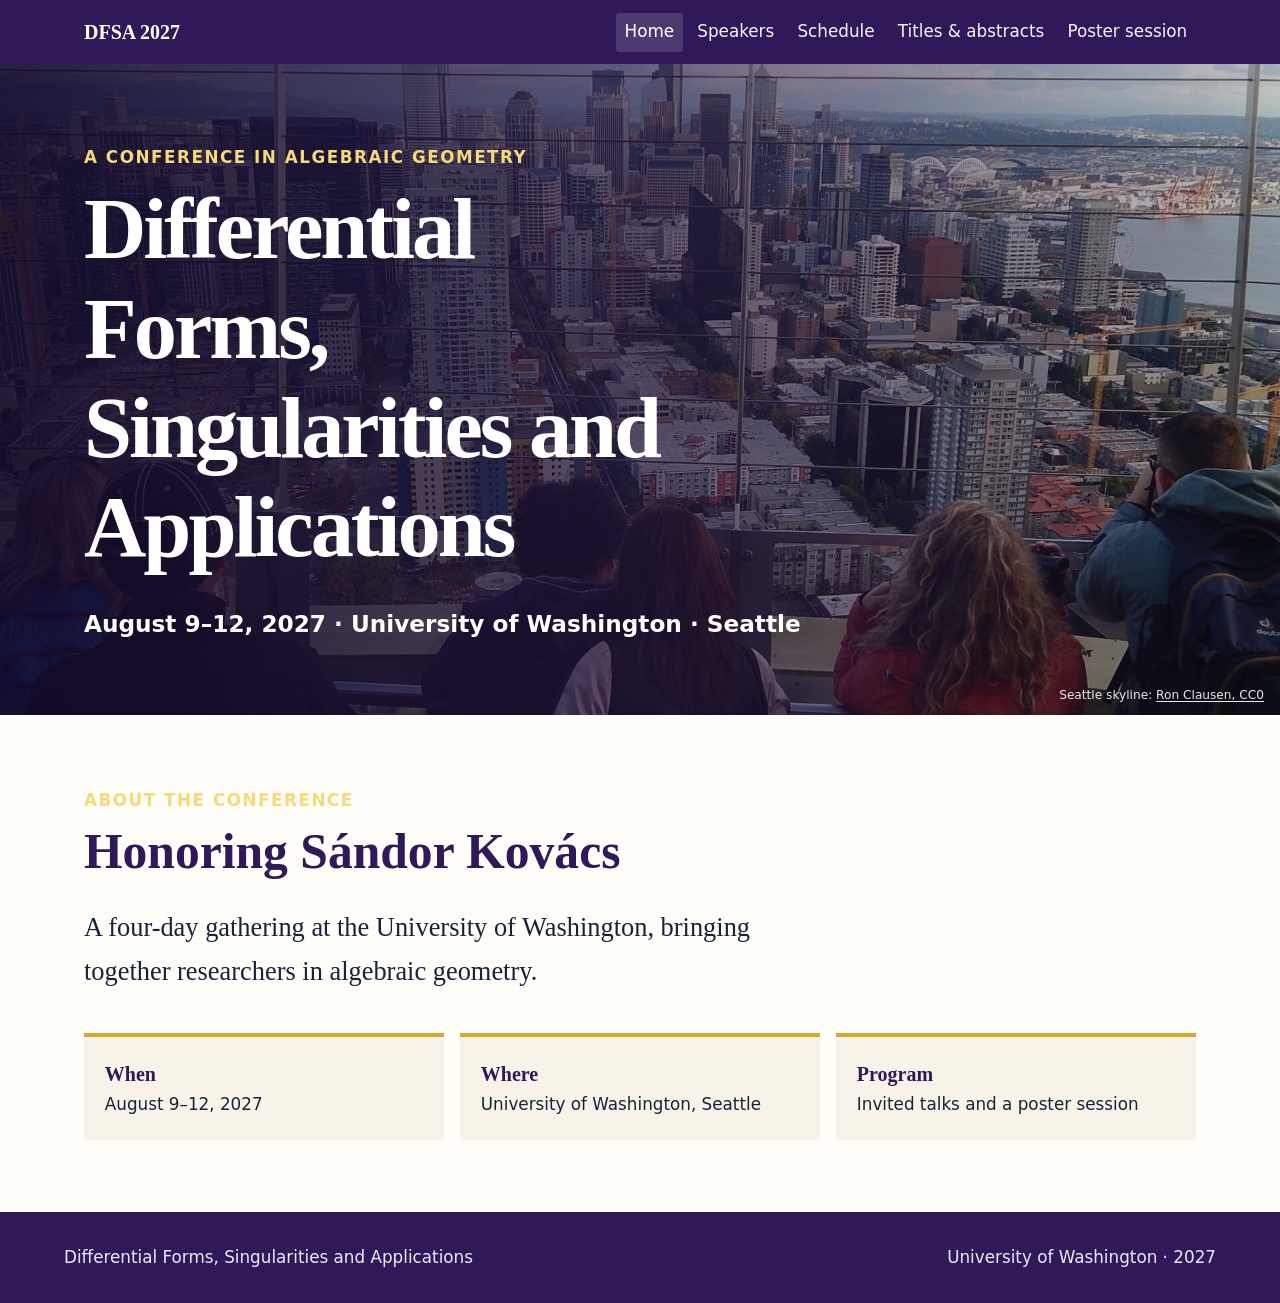
==== index.html @ 840e5bfb "pushed ai's attempt" ====
<!doctype html>
<html lang="en">
<head>
  <meta charset="utf-8">
  <meta name="viewport" content="width=device-width, initial-scale=1">
  <meta name="description" content="Differential Forms, Singularities and Applications, August 9–12, 2027, at the University of Washington in Seattle.">
  <title>Differential Forms, Singularities and Applications</title>
  <link rel="stylesheet" href="styles.css">
</head>
<body>
  <a class="skip-link" href="#main">Skip to main content</a>
  <header class="site-header">
    <div class="nav-wrap">
      <a class="site-mark" href="index.html" aria-label="Conference home">DFSA 2027</a>
      <nav class="site-nav" aria-label="Main navigation">
        <a class="nav-link" href="index.html" aria-current="page">Home</a>
        <a class="nav-link" href="speakers.html">Speakers</a>
        <a class="nav-link" href="schedule.html">Schedule</a>
        <a class="nav-link" href="abstracts.html">Titles &amp; abstracts</a>
        <a class="nav-link" href="posters.html">Poster session</a>
      </nav>
    </div>
  </header>
  <main id="main" class="home-main">
    <section class="hero" aria-labelledby="conference-title">
      <div class="hero-content">
        <p class="eyebrow">A conference in algebraic geometry</p>
        <h1 id="conference-title">Differential Forms, Singularities and Applications</h1>
        <p class="hero-details">August 9–12, 2027 · University of Washington · Seattle</p>
      </div>
      <small class="hero-credit">Seattle skyline: <a href="https://commons.wikimedia.org/wiki/File:Seattle_skyline_from_Space_Needle_on_October_1_2017.jpg">Ron Clausen, CC0</a></small>
    </section>
    <section class="home-section" aria-labelledby="about-heading">
      <p class="eyebrow">About the conference</p>
      <h2 id="about-heading">Honoring Sándor Kovács</h2>
      <p class="lead">A four-day gathering at the University of Washington, bringing together researchers in algebraic geometry.</p>
      <div class="facts">
        <div class="fact"><strong>When</strong>August 9–12, 2027</div>
        <div class="fact"><strong>Where</strong>University of Washington, Seattle</div>
        <div class="fact"><strong>Program</strong>Invited talks and a poster session</div>
      </div>
    </section>
  </main>
  <footer class="site-footer"><div class="footer-inner"><p>Differential Forms, Singularities and Applications</p><p>University of Washington · 2027</p></div></footer>
</body>
</html>
---- styles.css ----
:root {
  --ink: #17233a;
  --muted: #586474;
  --cream: #f7f3e9;
  --paper: #fffdf8;
  --gold: #d9a928;
  --purple: #4b2e83;
  --purple-dark: #2f1959;
  --line: #d9d4c8;
  --max-width: 72rem;
}

* { box-sizing: border-box; }

html { scroll-behavior: smooth; }

body {
  margin: 0;
  color: var(--ink);
  background: var(--paper);
  font-family: Inter, ui-sans-serif, system-ui, -apple-system, BlinkMacSystemFont, "Segoe UI", sans-serif;
  font-size: 1.05rem;
  line-height: 1.65;
}

a { color: #3f2675; text-underline-offset: .18em; }
a:hover { text-decoration-thickness: .14em; }
a:focus-visible, .nav-link:focus-visible { outline: .2rem solid var(--gold); outline-offset: .2rem; }

.skip-link {
  position: absolute;
  left: 1rem;
  top: -5rem;
  z-index: 10;
  padding: .7rem 1rem;
  color: white;
  background: var(--purple-dark);
}
.skip-link:focus { top: 1rem; }

.site-header { background: var(--purple-dark); color: white; }
.nav-wrap {
  max-width: var(--max-width);
  margin: auto;
  padding: .8rem 1.25rem;
  display: flex;
  align-items: center;
  justify-content: space-between;
  gap: 1.5rem;
}
.site-mark { color: white; font-family: Georgia, serif; font-size: 1.25rem; font-weight: 700; text-decoration: none; }
.site-nav { display: flex; flex-wrap: wrap; gap: .2rem .35rem; }
.nav-link { padding: .35rem .55rem; color: #f7f3ff; text-decoration: none; border-radius: .2rem; }
.nav-link:hover, .nav-link[aria-current="page"] { background: rgba(255,255,255,.14); color: white; }

.hero {
  position: relative;
  min-height: 34rem;
  display: grid;
  align-items: end;
  background: #20314b url("assets/seattle-skyline.jpg") center 47% / cover no-repeat;
}
.hero::before { content: ""; position: absolute; inset: 0; background: linear-gradient(90deg, rgba(20,10,43,.91) 0%, rgba(34,21,60,.69) 48%, rgba(20,25,36,.27) 100%); }
.hero-content { position: relative; width: min(var(--max-width), 100%); margin: 0 auto; padding: 5rem 1.25rem 4.5rem; color: white; }
.eyebrow { margin: 0 0 .5rem; color: #f6d978; font-weight: 750; letter-spacing: .09em; text-transform: uppercase; }
h1, h2, h3 { font-family: Georgia, "Times New Roman", serif; line-height: 1.15; }
h1 { max-width: 14ch; margin: 0; font-size: clamp(2.7rem, 7vw, 5.4rem); letter-spacing: -.035em; }
.hero-details { margin: 1.7rem 0 0; font-size: clamp(1.15rem, 2vw, 1.45rem); font-weight: 650; }
.hero-credit { position: absolute; right: 1rem; bottom: .6rem; color: rgba(255,255,255,.9); font-size: .76rem; }
.hero-credit a { color: inherit; }

main:not(.home-main) { max-width: var(--max-width); min-height: 65vh; margin: auto; padding: 3.5rem 1.25rem 5rem; }
.page-intro { max-width: 48rem; margin-bottom: 2.5rem; }
.page-intro h1 { max-width: none; color: var(--purple-dark); font-size: clamp(2.5rem, 6vw, 4.5rem); }
.page-intro p { font-size: 1.2rem; color: var(--muted); }

.home-section { max-width: var(--max-width); margin: auto; padding: 4.5rem 1.25rem; }
.home-section h2 { margin: 0 0 1rem; color: var(--purple-dark); font-size: clamp(2rem, 4vw, 3.1rem); }
.lead { max-width: 46rem; font-family: Georgia, serif; font-size: clamp(1.3rem, 2.5vw, 1.65rem); }
.facts { display: grid; grid-template-columns: repeat(3, 1fr); gap: 1rem; margin: 2.5rem 0 0; }
.fact { padding: 1.3rem; border-top: .3rem solid var(--gold); background: var(--cream); }
.fact strong { display: block; color: var(--purple-dark); font-family: Georgia, serif; font-size: 1.25rem; }

.speaker-list { display: grid; grid-template-columns: repeat(auto-fit, minmax(15rem, 1fr)); gap: .8rem; padding: 0; list-style: none; }
.speaker-card { min-height: 6.5rem; padding: 1.15rem; border: 1px solid var(--line); border-left: .3rem solid var(--purple); background: white; }
.speaker-card h2 { margin: 0; font-size: 1.3rem; }
.status { display: inline-block; margin-top: .5rem; padding: .12rem .48rem; border: 1px solid #9b7410; border-radius: 1rem; color: #684d07; background: #fff5d4; font-size: .82rem; font-weight: 750; }

.table-scroll { overflow-x: auto; border: 1px solid var(--line); }
table { width: 100%; min-width: 44rem; border-collapse: collapse; background: white; }
caption { padding: .85rem; text-align: left; color: var(--muted); font-size: .92rem; }
th, td { padding: .85rem 1rem; border: 1px solid var(--line); text-align: left; vertical-align: top; }
thead th { color: white; background: var(--purple-dark); }
tbody th { width: 8.5rem; color: var(--purple-dark); background: var(--cream); }
.unassigned { color: var(--muted); font-style: italic; }

.abstracts { display: grid; gap: 1rem; }
.abstract-entry { padding: 1.25rem 1.4rem 1.5rem; border: 1px solid var(--line); background: white; }
.abstract-entry h2 { margin: 0 0 1rem; color: var(--purple-dark); font-size: 1.45rem; }
.blank-field { min-height: 2rem; margin: .8rem 0 0; padding-bottom: .35rem; border-bottom: 1px solid var(--line); }
.blank-field strong { display: inline-block; min-width: 5rem; }
.empty-state { max-width: 42rem; padding: 2rem; border-left: .35rem solid var(--gold); background: var(--cream); }

.site-footer { padding: 2rem 1.25rem; color: #eee8fa; background: var(--purple-dark); }
.footer-inner { max-width: var(--max-width); margin: auto; display: flex; justify-content: space-between; gap: 1rem; flex-wrap: wrap; }
.site-footer p { margin: 0; }
.site-footer a { color: white; }

@media (max-width: 48rem) {
  .nav-wrap { align-items: flex-start; flex-direction: column; gap: .55rem; }
  .site-nav { margin-left: -.55rem; }
  .hero { min-height: 30rem; }
  .facts { grid-template-columns: 1fr; }
}

@media (prefers-reduced-motion: reduce) { html { scroll-behavior: auto; } }
@media print { .site-nav, .skip-link { display: none; } .site-header { color: black; background: white; } .site-mark { color: black; } }
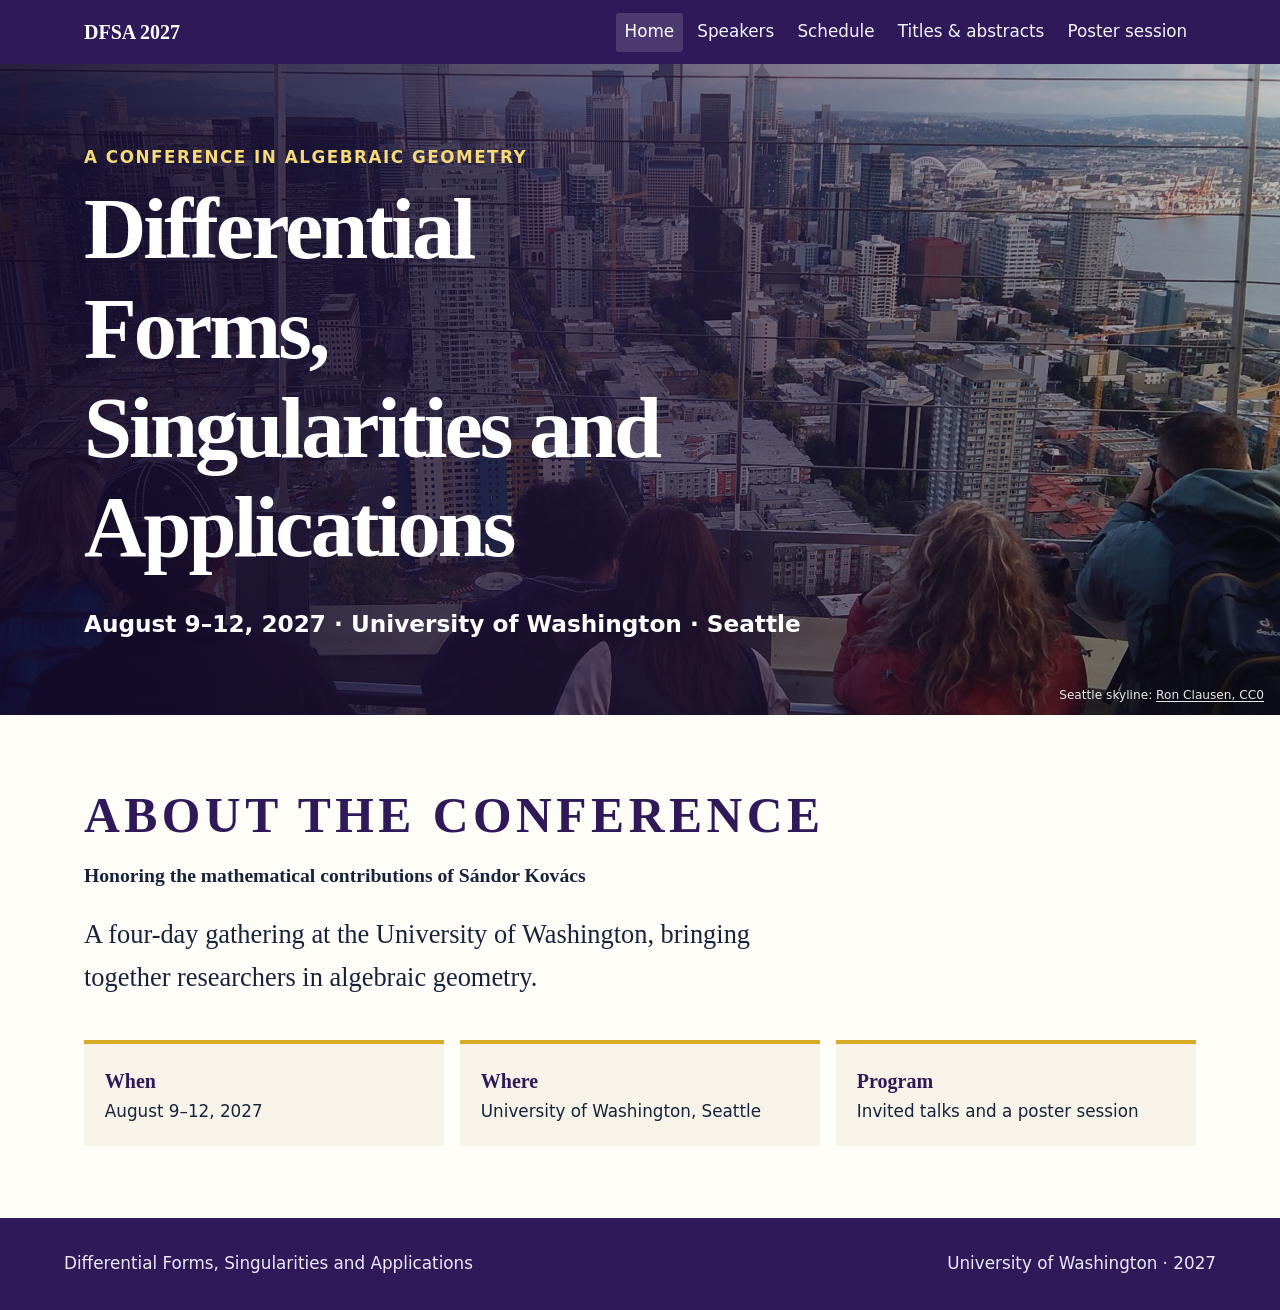
==== commit 8df35653: "Update headings for conference section" ====
--- a/index.html
+++ b/index.html
@@ -31,8 +31,8 @@
       <small class="hero-credit">Seattle skyline: <a href="https://commons.wikimedia.org/wiki/File:Seattle_skyline_from_Space_Needle_on_October_1_2017.jpg">Ron Clausen, CC0</a></small>
     </section>
     <section class="home-section" aria-labelledby="about-heading">
-      <p class="eyebrow">About the conference</p>
-      <h2 id="about-heading">Honoring Sándor Kovács</h2>
+      <h2 class="eyebrow">About the conference</h2>
+      <h3 id="about-heading">Honoring the mathematical contributions of Sándor Kovács</h3>
       <p class="lead">A four-day gathering at the University of Washington, bringing together researchers in algebraic geometry.</p>
       <div class="facts">
         <div class="fact"><strong>When</strong>August 9–12, 2027</div>
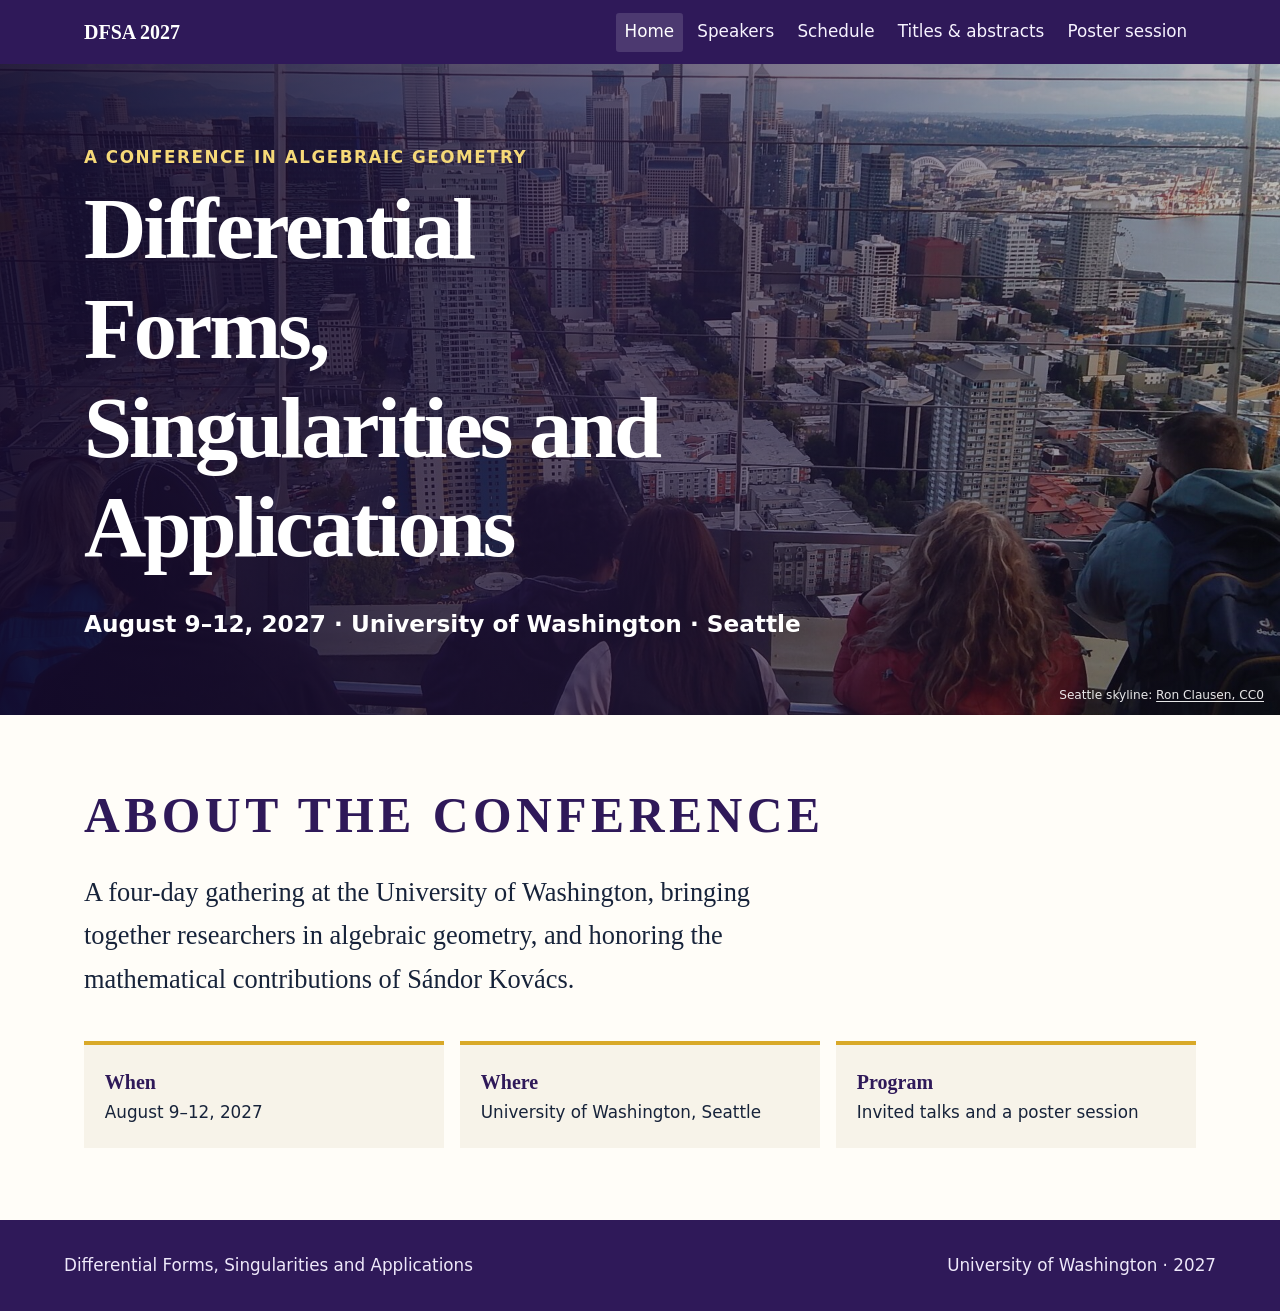
==== commit 481d632b: "Revise conference description in index.html Updated the conference description to include honoring S" ====
--- a/index.html
+++ b/index.html
@@ -31,9 +31,8 @@
       <small class="hero-credit">Seattle skyline: <a href="https://commons.wikimedia.org/wiki/File:Seattle_skyline_from_Space_Needle_on_October_1_2017.jpg">Ron Clausen, CC0</a></small>
     </section>
     <section class="home-section" aria-labelledby="about-heading">
-      <h2 class="eyebrow">About the conference</h2>
-      <h3 id="about-heading">Honoring the mathematical contributions of Sándor Kovács</h3>
-      <p class="lead">A four-day gathering at the University of Washington, bringing together researchers in algebraic geometry.</p>
+      <h2 class="eyebrow">About the conference</h2>      
+      <p class="lead">A four-day gathering at the University of Washington, bringing together researchers in algebraic geometry, and honoring the mathematical contributions of Sándor Kovács.</p>
       <div class="facts">
         <div class="fact"><strong>When</strong>August 9–12, 2027</div>
         <div class="fact"><strong>Where</strong>University of Washington, Seattle</div>
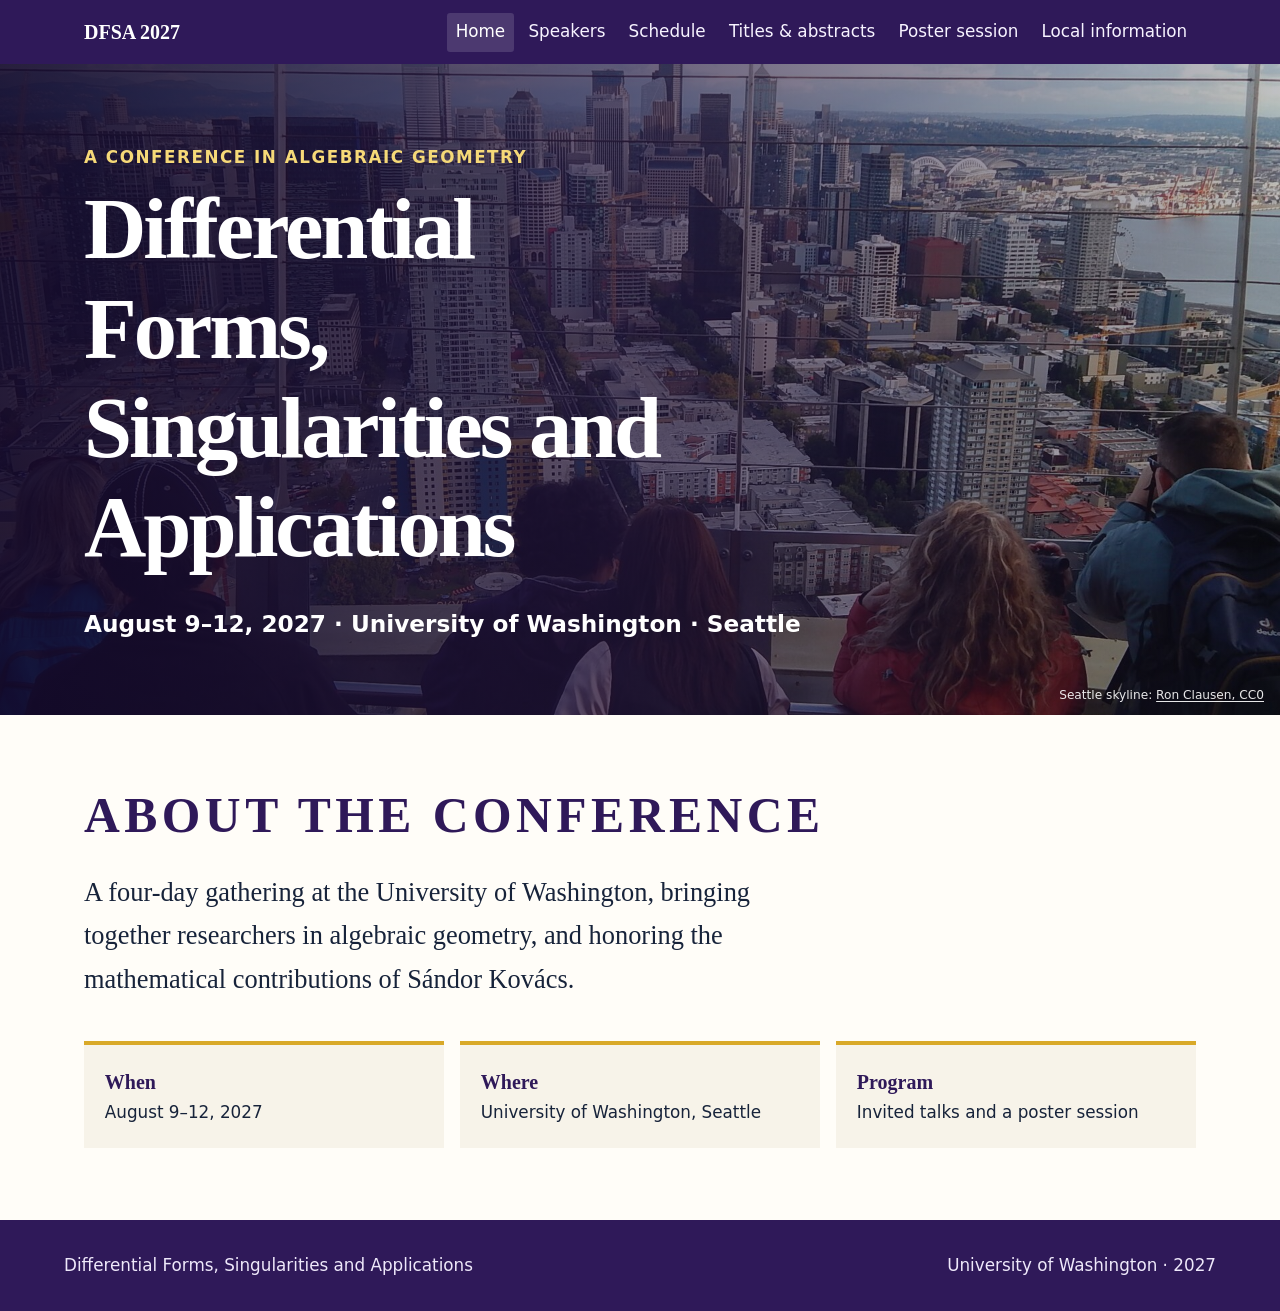
==== commit 79639424: "updated speaker page" ====
--- a/index.html
+++ b/index.html
@@ -18,6 +18,7 @@
         <a class="nav-link" href="schedule.html">Schedule</a>
         <a class="nav-link" href="abstracts.html">Titles &amp; abstracts</a>
         <a class="nav-link" href="posters.html">Poster session</a>
+        <a class="nav-link" href="local.html">Local information</a>
       </nav>
     </div>
   </header>
--- a/styles.css
+++ b/styles.css
@@ -81,9 +81,13 @@
 .fact { padding: 1.3rem; border-top: .3rem solid var(--gold); background: var(--cream); }
 .fact strong { display: block; color: var(--purple-dark); font-family: Georgia, serif; font-size: 1.25rem; }
 
-.speaker-list { display: grid; grid-template-columns: repeat(auto-fit, minmax(15rem, 1fr)); gap: .8rem; padding: 0; list-style: none; }
-.speaker-card { min-height: 6.5rem; padding: 1.15rem; border: 1px solid var(--line); border-left: .3rem solid var(--purple); background: white; }
+.speaker-list { display: grid; grid-template-columns: repeat(auto-fit, minmax(20rem, 1fr)); gap: .8rem; padding: 0; list-style: none; }
+.speaker-card { min-height: 9.5rem; padding: 1.15rem; border: 1px solid var(--line); border-left: .3rem solid var(--purple); background: white; display: flex; align-items: center; gap: 1.15rem; }
 .speaker-card h2 { margin: 0; font-size: 1.3rem; }
+.speaker-card h2 a { color: var(--purple-dark); }
+.speaker-photo { width: 7rem; height: 7rem; flex: 0 0 7rem; border-radius: 50%; object-fit: cover; object-position: center top; background: var(--cream); }
+.speaker-photo-center { object-position: center; }
+.affiliation { margin: .4rem 0 0; color: var(--muted); line-height: 1.4; }
 .status { display: inline-block; margin-top: .5rem; padding: .12rem .48rem; border: 1px solid #9b7410; border-radius: 1rem; color: #684d07; background: #fff5d4; font-size: .82rem; font-weight: 750; }
 
 .table-scroll { overflow-x: auto; border: 1px solid var(--line); }
@@ -100,6 +104,9 @@
 .blank-field { min-height: 2rem; margin: .8rem 0 0; padding-bottom: .35rem; border-bottom: 1px solid var(--line); }
 .blank-field strong { display: inline-block; min-width: 5rem; }
 .empty-state { max-width: 42rem; padding: 2rem; border-left: .35rem solid var(--gold); background: var(--cream); }
+.info-section { max-width: 46rem; margin-top: 2.5rem; padding-top: .5rem; border-top: .25rem solid var(--gold); }
+.info-section h2 { color: var(--purple-dark); font-size: 1.8rem; }
+.notice { padding: .9rem 1rem; border-left: .3rem solid var(--gold); background: var(--cream); }
 
 .site-footer { padding: 2rem 1.25rem; color: #eee8fa; background: var(--purple-dark); }
 .footer-inner { max-width: var(--max-width); margin: auto; display: flex; justify-content: space-between; gap: 1rem; flex-wrap: wrap; }
@@ -111,6 +118,7 @@
   .site-nav { margin-left: -.55rem; }
   .hero { min-height: 30rem; }
   .facts { grid-template-columns: 1fr; }
+  .speaker-list { grid-template-columns: 1fr; }
 }
 
 @media (prefers-reduced-motion: reduce) { html { scroll-behavior: auto; } }
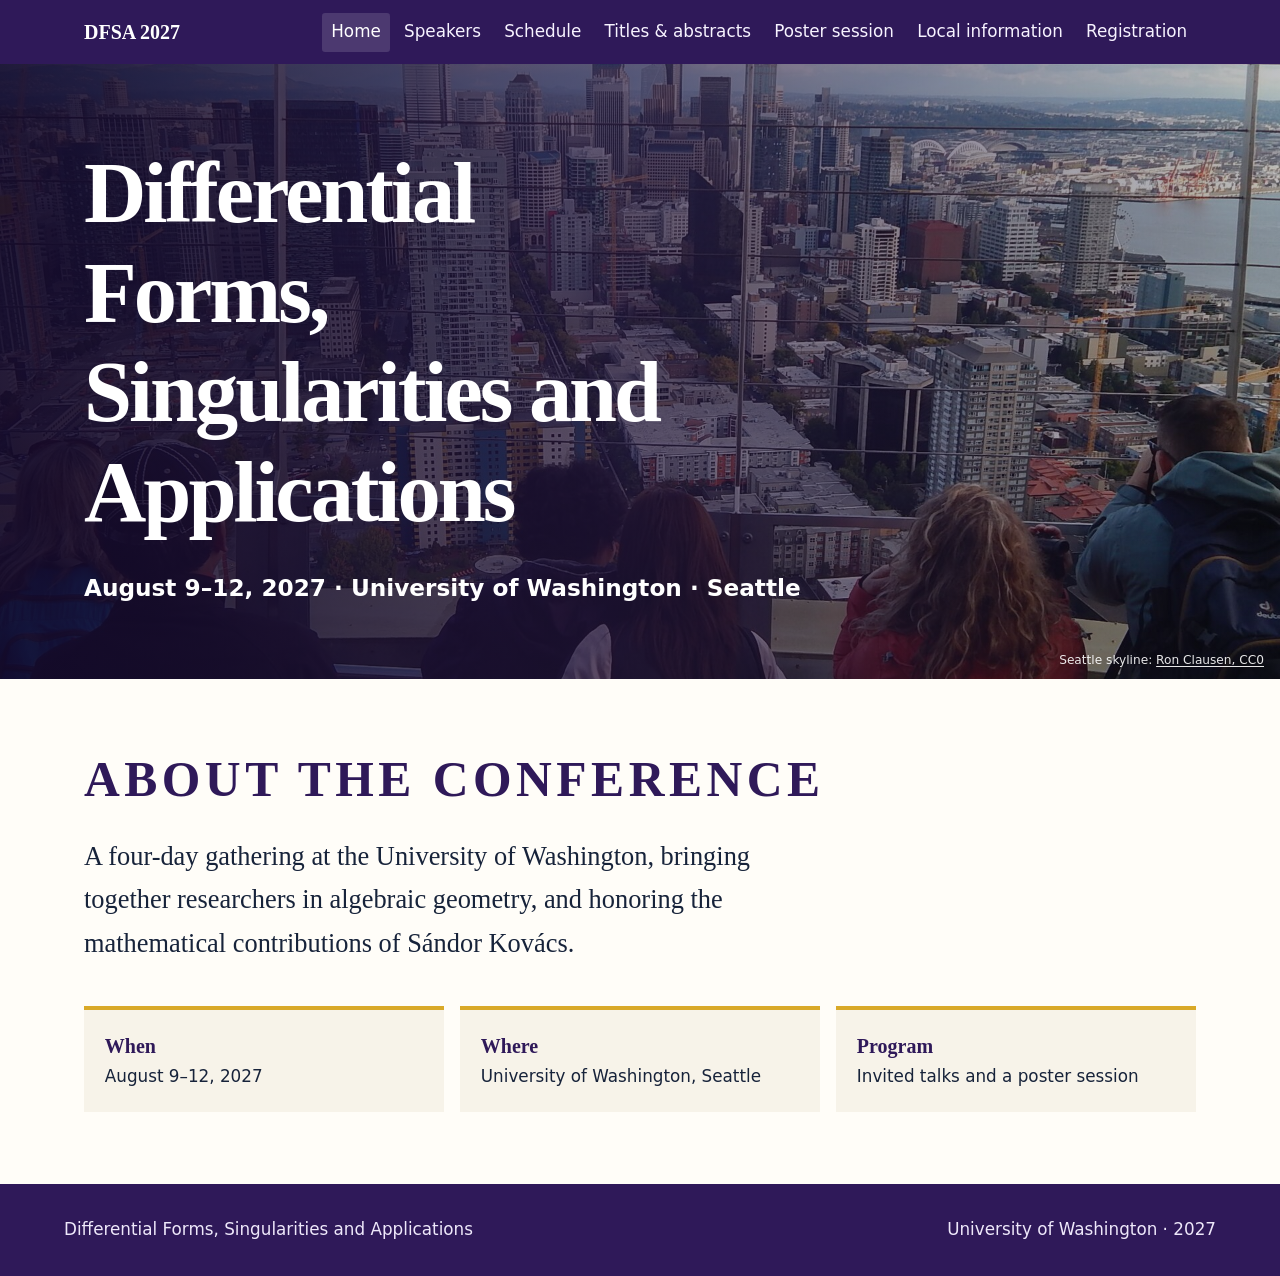
==== commit 6eaa22ab: "Accessibility improvements" ====
--- a/index.html
+++ b/index.html
@@ -19,20 +19,20 @@
         <a class="nav-link" href="abstracts.html">Titles &amp; abstracts</a>
         <a class="nav-link" href="posters.html">Poster session</a>
         <a class="nav-link" href="local.html">Local information</a>
+        <a class="nav-link" href="registration.html">Registration</a>
       </nav>
     </div>
   </header>
   <main id="main" class="home-main">
     <section class="hero" aria-labelledby="conference-title">
       <div class="hero-content">
-        <p class="eyebrow">A conference in algebraic geometry</p>
         <h1 id="conference-title">Differential Forms, Singularities and Applications</h1>
         <p class="hero-details">August 9–12, 2027 · University of Washington · Seattle</p>
       </div>
       <small class="hero-credit">Seattle skyline: <a href="https://commons.wikimedia.org/wiki/File:Seattle_skyline_from_Space_Needle_on_October_1_2017.jpg">Ron Clausen, CC0</a></small>
     </section>
     <section class="home-section" aria-labelledby="about-heading">
-      <h2 class="eyebrow">About the conference</h2>      
+      <h2 class="eyebrow" id="about-heading">About the conference</h2>
       <p class="lead">A four-day gathering at the University of Washington, bringing together researchers in algebraic geometry, and honoring the mathematical contributions of Sándor Kovács.</p>
       <div class="facts">
         <div class="fact"><strong>When</strong>August 9–12, 2027</div>
--- a/styles.css
+++ b/styles.css
@@ -25,7 +25,7 @@
 
 a { color: #3f2675; text-underline-offset: .18em; }
 a:hover { text-decoration-thickness: .14em; }
-a:focus-visible, .nav-link:focus-visible { outline: .2rem solid var(--gold); outline-offset: .2rem; }
+:focus-visible { outline: .2rem solid var(--gold); outline-offset: .2rem; }
 
 .skip-link {
   position: absolute;
@@ -61,7 +61,7 @@
   background: #20314b url("assets/seattle-skyline.jpg") center 47% / cover no-repeat;
 }
 .hero::before { content: ""; position: absolute; inset: 0; background: linear-gradient(90deg, rgba(20,10,43,.91) 0%, rgba(34,21,60,.69) 48%, rgba(20,25,36,.27) 100%); }
-.hero-content { position: relative; width: min(var(--max-width), 100%); margin: 0 auto; padding: 5rem 1.25rem 4.5rem; color: white; }
+.hero-content { position: relative; width: 100%; min-width: 0; max-width: min(100%, var(--max-width)); margin: 0 auto; padding: 5rem 1.25rem 4.5rem; color: white; overflow-wrap: anywhere; }
 .eyebrow { margin: 0 0 .5rem; color: #f6d978; font-weight: 750; letter-spacing: .09em; text-transform: uppercase; }
 h1, h2, h3 { font-family: Georgia, "Times New Roman", serif; line-height: 1.15; }
 h1 { max-width: 14ch; margin: 0; font-size: clamp(2.7rem, 7vw, 5.4rem); letter-spacing: -.035em; }
@@ -81,13 +81,14 @@
 .fact { padding: 1.3rem; border-top: .3rem solid var(--gold); background: var(--cream); }
 .fact strong { display: block; color: var(--purple-dark); font-family: Georgia, serif; font-size: 1.25rem; }
 
-.speaker-list { display: grid; grid-template-columns: repeat(auto-fit, minmax(20rem, 1fr)); gap: .8rem; padding: 0; list-style: none; }
-.speaker-card { min-height: 9.5rem; padding: 1.15rem; border: 1px solid var(--line); border-left: .3rem solid var(--purple); background: white; display: flex; align-items: center; gap: 1.15rem; }
+.speaker-list { min-width: 0; display: grid; grid-template-columns: repeat(auto-fit, minmax(20rem, 1fr)); gap: .8rem; padding: 0; list-style: none; }
+.speaker-card { min-width: 0; min-height: 9.5rem; padding: 1.15rem; border: 1px solid var(--line); border-left: .3rem solid var(--purple); background: white; display: flex; align-items: center; gap: 1.15rem; }
+.speaker-card > div { min-width: 0; }
 .speaker-card h2 { margin: 0; font-size: 1.3rem; }
-.speaker-card h2 a { color: var(--purple-dark); }
+.speaker-card h2 a { color: var(--purple-dark); overflow-wrap: anywhere; }
 .speaker-photo { width: 7rem; height: 7rem; flex: 0 0 7rem; border-radius: 50%; object-fit: cover; object-position: center top; background: var(--cream); }
 .speaker-photo-center { object-position: center; }
-.affiliation { margin: .4rem 0 0; color: var(--muted); line-height: 1.4; }
+.affiliation { margin: .4rem 0 0; color: var(--muted); line-height: 1.4; overflow-wrap: anywhere; }
 .status { display: inline-block; margin-top: .5rem; padding: .12rem .48rem; border: 1px solid #9b7410; border-radius: 1rem; color: #684d07; background: #fff5d4; font-size: .82rem; font-weight: 750; }
 
 .table-scroll { overflow-x: auto; border: 1px solid var(--line); }
